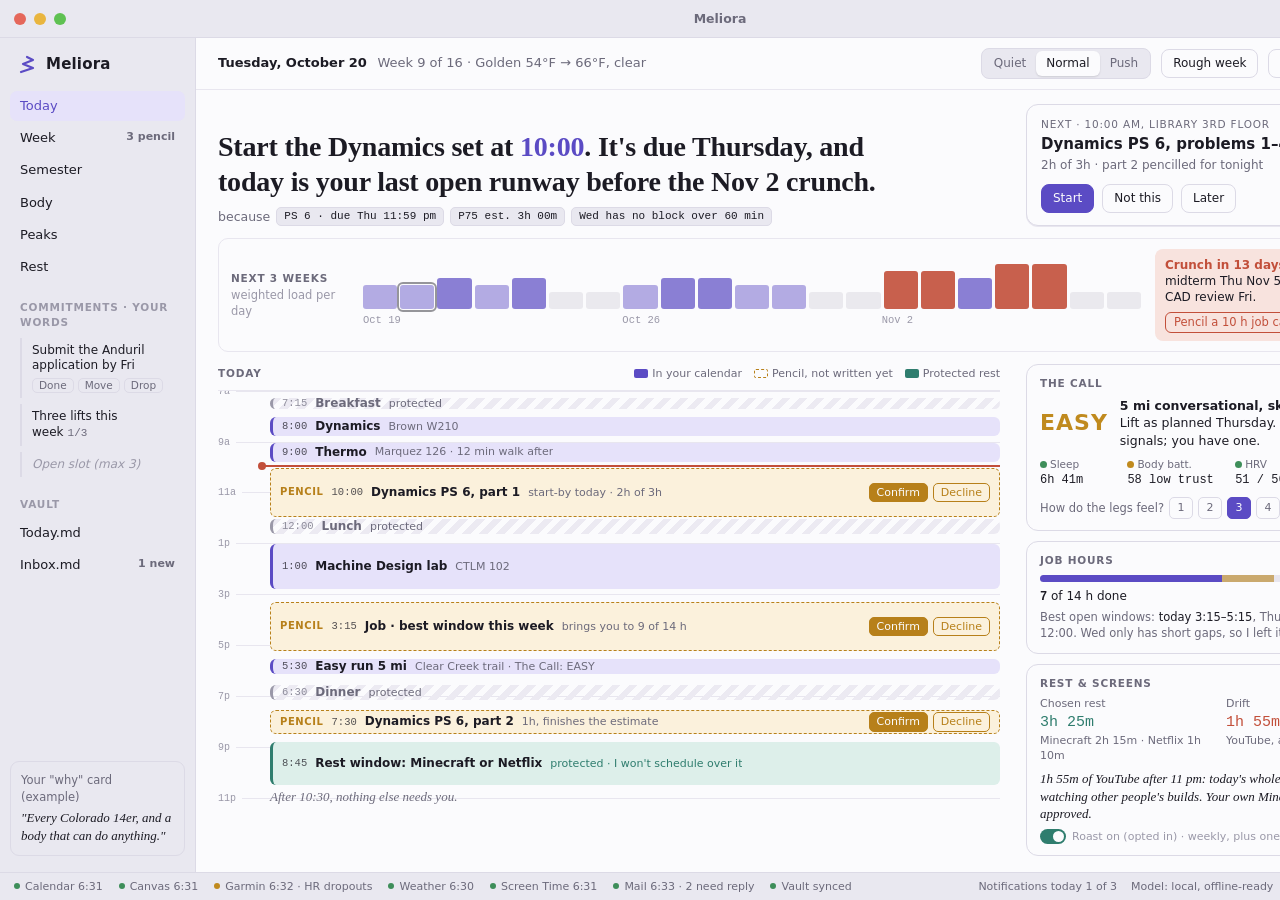
==== docs/mockup.html @ fadace70 "Prototype: pywebview window with rules-driven Sentence and pencil Confirm/Decline Demo day lives in " ====
<!doctype html>
<html lang="en">
<head>
<meta charset="utf-8">
<title>Meliora</title>
<meta name="viewport" content="width=1440">
<style>
/* Layout: native Mac three-zone window. Sidebar | sentence + horizon + (day timeline | cards) | source footer. Chat is a drawer. */
:root{
  --bg:#F3F2F7; --win:#FBFBFD; --side:#E9E8F0; --line:#DCDAE6; --line2:#E8E6EF;
  --fg:#1C1B24; --muted:#6C6A7B; --faint:#9A98A8;
  --violet:#5B4BC4; --violet-soft:#E6E2FA;       /* Columbine: confirmed, primary */
  --gold:#B7801A; --gold-soft:#FBF1DC;           /* Aspen: pencil proposals */
  --spruce:#2F7D6E; --spruce-soft:#DDEFEA;       /* rest */
  --ember:#C24F3A; --ember-soft:#F8E3DE;          /* crunch / warning */
  --ok:#3E8E5A; --warn:#C08A1E;
  --hatch:#ECEAF2;
  --serif: ui-serif, "New York", "Iowan Old Style", Georgia, serif;
  --sans: -apple-system, BlinkMacSystemFont, "SF Pro Text", "Helvetica Neue", system-ui, sans-serif;
  --mono: ui-monospace, "SF Mono", Menlo, monospace;
}
@media (prefers-color-scheme: dark){ :root:not([data-theme="light"]){
  --bg:#0E0D13; --win:#17161E; --side:#1D1C26; --line:#2E2C3A; --line2:#25232F;
  --fg:#ECEAF4; --muted:#A4A1B5; --faint:#6F6C80;
  --violet:#9C8FF2; --violet-soft:#2A2547; --gold:#E2B04F; --gold-soft:#33291A;
  --spruce:#5FC0AC; --spruce-soft:#16302B; --ember:#EE7A63; --ember-soft:#3A1F1A;
  --ok:#6CC28A; --warn:#E2B04F; --hatch:#211F2A; color-scheme:dark }}
:root[data-theme="dark"]{
  --bg:#0E0D13; --win:#17161E; --side:#1D1C26; --line:#2E2C3A; --line2:#25232F;
  --fg:#ECEAF4; --muted:#A4A1B5; --faint:#6F6C80;
  --violet:#9C8FF2; --violet-soft:#2A2547; --gold:#E2B04F; --gold-soft:#33291A;
  --spruce:#5FC0AC; --spruce-soft:#16302B; --ember:#EE7A63; --ember-soft:#3A1F1A;
  --ok:#6CC28A; --warn:#E2B04F; --hatch:#211F2A; color-scheme:dark }

*{box-sizing:border-box}
html,body{margin:0;height:100%}
body{background:var(--bg);color:var(--fg);font:13px/1.4 var(--sans);-webkit-font-smoothing:antialiased}
button{font:inherit;color:inherit;cursor:pointer}
button:focus-visible{outline:2px solid var(--violet);outline-offset:2px}
.num{font-family:var(--mono);font-variant-numeric:tabular-nums}

.window{width:1440px;height:900px;margin:0 auto;background:var(--win);display:grid;grid-template-rows:38px minmax(0,1fr) 28px;overflow:hidden;position:relative}
.titlebar{display:flex;align-items:center;gap:8px;padding:0 14px;border-bottom:1px solid var(--line);background:var(--side)}
.lights{display:flex;gap:8px}.lights i{width:12px;height:12px;border-radius:50%;display:block;background:#E5675B}.lights i:nth-child(2){background:#E9B53F}.lights i:nth-child(3){background:#5FC152}
.titlebar .t{flex:1;text-align:center;color:var(--muted);font-weight:600;font-size:12.5px}

.body{display:grid;grid-template-columns:196px 1fr;min-height:0;overflow:hidden}
.side{background:var(--side);border-right:1px solid var(--line);padding:16px 10px;display:flex;flex-direction:column;gap:2px}
.brand{display:flex;align-items:center;gap:8px;padding:0 8px 14px;font-weight:700;font-size:15px;letter-spacing:.2px}
.brand svg{flex:none}
.nav{display:flex;justify-content:space-between;padding:6px 10px;border-radius:7px;color:var(--fg);font-weight:500}
.nav.on{background:var(--violet-soft);color:var(--violet)}
.nav b{font-weight:600;color:var(--muted);font-size:11px}
.side h6{margin:16px 10px 4px;font-size:10.5px;letter-spacing:.8px;text-transform:uppercase;color:var(--faint)}
.scm{padding:5px 10px;font-size:12px;line-height:1.3;border-left:2px solid var(--line);margin:2px 0 2px 10px}
.scm b{font-family:var(--mono);font-weight:500;color:var(--muted);font-size:11px;margin-left:4px}
.scm span{display:flex;gap:4px;margin-top:4px}
.scm button{border:1px solid var(--line);background:none;border-radius:5px;padding:0 6px;font-size:10.5px;color:var(--muted)}
.scm.empty{color:var(--faint);font-style:italic}
.side .why{margin-top:auto;padding:10px;border-radius:9px;border:1px solid var(--line);color:var(--muted);font-size:11.5px}
.side .why em{font-family:var(--serif);font-style:italic;color:var(--fg);font-size:13px;display:block;margin-top:4px}

.main{display:grid;grid-template-rows:auto auto auto auto minmax(0,1fr);min-height:0;position:relative}
.toolbar{display:flex;align-items:center;gap:10px;padding:10px 22px;border-bottom:1px solid var(--line2)}
.toolbar .date{font-weight:600}
.toolbar .date span{color:var(--muted);font-weight:400;margin-left:6px}
.spacer{flex:1}
.seg{display:flex;background:var(--side);border:1px solid var(--line);border-radius:8px;padding:2px}
.seg button{border:0;background:none;padding:4px 10px;border-radius:6px;font-size:12px;color:var(--muted)}
.seg button.on{background:var(--win);color:var(--fg);box-shadow:0 1px 2px rgba(0,0,0,.12)}
.tbtn{border:1px solid var(--line);background:var(--win);border-radius:8px;padding:5px 11px;font-size:12px}
.tbtn.primary{background:var(--violet);border-color:var(--violet);color:var(--win)}
.tbtn.ghost{background:none}
.tbtn[aria-pressed="true"]{background:var(--spruce-soft);border-color:var(--spruce);color:var(--spruce)}

.hero{display:grid;grid-template-columns:1fr 392px;gap:26px;padding:14px 22px 12px;align-items:end}
.sentence{font-family:var(--serif);font-size:28px;line-height:1.22;letter-spacing:-.2px;margin:0;text-wrap:balance}
.sentence mark{background:none;color:var(--violet)}
.because{margin-top:8px;color:var(--muted);font-size:12.5px;display:flex;gap:6px;flex-wrap:wrap;align-items:center}
.chip{display:inline-flex;align-items:center;gap:4px;font-family:var(--mono);font-size:11px;padding:1px 7px;border-radius:5px;background:var(--side);border:1px solid var(--line);color:var(--fg)}
.next{border:1px solid var(--line);border-radius:12px;padding:12px 14px;background:var(--win);box-shadow:0 1px 0 var(--line2)}
.next .lbl{font-size:10.5px;letter-spacing:.8px;text-transform:uppercase;color:var(--muted)}
.next .what{font-size:15px;font-weight:600;margin:3px 0 2px}
.next .meta{color:var(--muted);font-size:12px}
.next .acts{display:flex;gap:8px;margin-top:10px}

.horizon{padding:0 22px 12px}
.hz{border:1px solid var(--line2);border-radius:10px;padding:10px 12px;display:grid;grid-template-columns:118px 1fr 250px;gap:14px;align-items:center}
.hz h4{margin:0;font-size:10.5px;letter-spacing:.8px;text-transform:uppercase;color:var(--muted);font-weight:600}
.hz h4 small{display:block;letter-spacing:0;text-transform:none;font-weight:400;font-size:11.5px;margin-top:2px;color:var(--faint)}
.days{display:grid;grid-template-columns:repeat(21,1fr);gap:3px;align-items:end;height:46px;position:relative}
.d{border-radius:3px;background:var(--violet);opacity:.25;position:relative}
.d.today{outline:2px solid var(--fg);outline-offset:1px}
.d.l2{opacity:.45}.d.l3{opacity:.7}.d.crunch{background:var(--ember);opacity:.9}
.d.wk{background:var(--faint);opacity:.18}
.wkl{display:grid;grid-template-columns:repeat(3,1fr);font-size:10.5px;color:var(--faint);margin-top:4px;font-family:var(--mono)}
.warn{background:var(--ember-soft);border-radius:8px;padding:8px 10px;font-size:12px;line-height:1.35}
.warn b{color:var(--ember)}
.warn button{margin-top:6px;border:1px solid var(--ember);background:none;color:var(--ember);border-radius:6px;padding:2px 8px;font-size:11.5px}

.split{display:grid;grid-template-columns:1fr 392px;gap:26px;padding:0 22px 0;min-height:0}
.panelh{display:flex;justify-content:space-between;align-items:baseline;margin:2px 0 8px}
.panelh h3{margin:0;font-size:10.5px;letter-spacing:.8px;text-transform:uppercase;color:var(--muted);font-weight:600}
.legend{display:flex;gap:12px;font-size:11px;color:var(--muted)}
.legend i{display:inline-block;width:14px;height:9px;border-radius:2px;margin-right:4px;vertical-align:-1px}
.lg-ink{background:var(--violet)}.lg-pen{border:1.5px dashed var(--gold)}.lg-rest{background:var(--spruce)}

.day{position:relative;height:418px;overflow:hidden;border-top:1px solid var(--line2)}
.hr{position:absolute;left:0;right:0;border-top:1px solid var(--line2);font-family:var(--mono);font-size:10px;color:var(--faint)}
.hr span{position:absolute;top:-7px;left:0;background:var(--win);padding-right:6px}
.blk{position:absolute;left:52px;right:0;border-radius:6px;padding:3px 9px;font-size:12px;display:flex;align-items:center;gap:8px;overflow:hidden;white-space:nowrap}
.blk .tm{font-family:var(--mono);font-size:10.5px;color:inherit;opacity:.75}
.blk .sub{color:var(--muted);font-size:11px;overflow:hidden;text-overflow:ellipsis}
.ink{background:var(--violet-soft);border-left:3px solid var(--violet)}
.prot{background:repeating-linear-gradient(135deg,var(--hatch) 0 6px,transparent 6px 12px);border-left:3px solid var(--faint);color:var(--muted)}
.pen{background:var(--gold-soft);border:1.5px dashed var(--gold);color:var(--fg)}
.pen .tag{font-size:10px;letter-spacing:.6px;text-transform:uppercase;color:var(--gold);font-weight:700}
.pen .pa{margin-left:auto;display:flex;gap:5px}
.pen .pa button{border:1px solid var(--gold);background:none;border-radius:5px;padding:1px 7px;font-size:11px;color:var(--gold)}
.pen .pa button.y{background:var(--gold);color:var(--win)}
.pen.done{background:var(--violet-soft);border:0;border-left:3px solid var(--violet)}
.pen.done .tag,.pen.done .pa{display:none}
.pen.gone{opacity:.0;pointer-events:none;transition:opacity .25s}
.rest{background:var(--spruce-soft);border-left:3px solid var(--spruce);color:var(--fg)}
.rest .sub{color:var(--spruce)}
.now{position:absolute;left:44px;right:0;border-top:2px solid var(--ember)}
.now::before{content:"";position:absolute;left:-4px;top:-5px;width:8px;height:8px;border-radius:50%;background:var(--ember)}
.endline{position:absolute;left:52px;right:0;font-family:var(--serif);font-style:italic;color:var(--muted);font-size:13px}

.cards{display:flex;flex-direction:column;gap:10px;min-height:0;overflow:hidden}
.card{border:1px solid var(--line);border-radius:12px;padding:11px 13px}
.card h3{margin:0;font-size:10.5px;letter-spacing:.8px;text-transform:uppercase;color:var(--muted);font-weight:600;display:flex;justify-content:space-between}
.card h3 span{text-transform:none;letter-spacing:0;font-weight:400;color:var(--faint)}
.call{display:flex;gap:12px;align-items:center;margin-top:6px}
.verdict{font-weight:800;font-size:22px;letter-spacing:1px;color:var(--warn);line-height:1}
.call p{margin:0;font-size:12.5px}
.inputs{display:grid;grid-template-columns:1fr 1.25fr 1fr 1fr;gap:6px;margin-top:8px}
.in{font-size:10.5px;color:var(--muted)}
.in b{display:block;font-family:var(--mono);font-weight:500;color:var(--fg);font-size:12px}
.dot{display:inline-block;width:7px;height:7px;border-radius:50%;background:var(--ok);margin-right:3px}
.dot.lo{background:var(--warn)}
.feel{display:flex;align-items:center;gap:5px;margin-top:8px;font-size:11.5px;color:var(--muted)}
.feel button{width:24px;height:22px;border:1px solid var(--line);background:none;border-radius:5px;font-size:11px}
.feel button.on{background:var(--violet);border-color:var(--violet);color:var(--win)}
.bar{height:7px;border-radius:4px;background:var(--line2);overflow:hidden;display:flex;margin:7px 0 6px}
.bar i{display:block;height:100%}
.jobrow{display:flex;justify-content:space-between;font-size:12px}
.windows{margin-top:4px;font-size:11.5px;color:var(--muted)}
.windows b{color:var(--fg);font-weight:500}
.rest2{display:grid;grid-template-columns:1fr 1fr;gap:8px;margin-top:6px}
.rest2 div{font-size:11px;color:var(--muted)}
.rest2 b{display:block;font-family:var(--mono);font-size:15px;font-weight:500}
.rest2 .c b{color:var(--spruce)}.rest2 .dr b{color:var(--ember)}
.roast{font-family:var(--serif);font-style:italic;font-size:13px;margin:7px 0 0;line-height:1.35}
.optin{display:flex;align-items:center;gap:6px;font-size:11px;color:var(--faint);margin-top:6px}
.sw{width:26px;height:15px;border-radius:9px;background:var(--spruce);position:relative;border:0;padding:0}
.sw::after{content:"";position:absolute;width:11px;height:11px;border-radius:50%;background:var(--win);top:2px;left:13px;transition:left .15s}
.sw[aria-pressed="false"]{background:var(--line)}.sw[aria-pressed="false"]::after{left:2px}
.cm{display:flex;align-items:center;gap:8px;font-size:12.5px;padding:5px 0;border-top:1px solid var(--line2)}
.cm:first-of-type{border-top:0}
.cm .p{margin-left:auto;font-family:var(--mono);font-size:11px;color:var(--muted)}
.cm .acts{display:flex;gap:4px;margin-left:auto}
.cm .acts button{border:1px solid var(--line);background:none;border-radius:5px;padding:0 6px;font-size:10.5px;color:var(--muted)}
.cm.empty{color:var(--faint);font-style:italic}

.foot{display:flex;align-items:center;gap:16px;padding:0 14px;border-top:1px solid var(--line);background:var(--side);font-size:11px;color:var(--muted)}
.src{display:flex;align-items:center;gap:5px}
.src i{width:6px;height:6px;border-radius:50%;background:var(--ok)}
.src.w i{background:var(--warn)}
.foot .r{margin-left:auto;display:flex;gap:14px}

/* chat drawer */
.drawer{position:absolute;top:0;right:0;bottom:0;width:392px;background:var(--win);border-left:1px solid var(--line);box-shadow:-12px 0 30px rgba(20,16,40,.12);transform:translateX(102%);transition:transform .22s ease;display:flex;flex-direction:column;z-index:5}
.drawer.open{transform:none}
.dh{display:flex;align-items:center;gap:8px;padding:12px 14px;border-bottom:1px solid var(--line2)}
.dh b{flex:1}
.msgs{flex:1;padding:14px;display:flex;flex-direction:column;gap:10px;overflow:auto}
.m{max-width:88%;padding:8px 11px;border-radius:11px;font-size:12.5px}
.m.u{align-self:flex-end;background:var(--violet);color:var(--win)}
.m.a{background:var(--side)}
.m.a .chip{margin:0 1px}
.compose{margin:12px;border:1px solid var(--line);border-radius:10px;padding:9px 11px;color:var(--faint);font-size:12.5px}

/* bad week mode */
.bad .hz, .bad .roast, .bad .rest-card, .bad .job-windows{display:none}
.bad .bw-note{display:block}
.bw-note{display:none;border:1px solid var(--spruce);background:var(--spruce-soft);border-radius:10px;padding:10px 12px;font-size:12.5px;margin:0 22px 14px}

@media (prefers-reduced-motion: reduce){ .drawer,.sw::after,.pen.gone{transition:none} }
</style>
</head>
<body>
<div class="window" id="win">
  <div class="titlebar"><div class="lights"><i></i><i></i><i></i></div><div class="t">Meliora</div><div style="width:52px"></div></div>
  <div class="body">
    <aside class="side">
      <div class="brand">
        <svg width="20" height="20" viewBox="0 0 20 20" aria-hidden="true"><path d="M3 17 L15 13 L5 9 L15 5 L9 2" fill="none" stroke="var(--violet)" stroke-width="2.2" stroke-linecap="round" stroke-linejoin="round"/></svg>
        Meliora
      </div>
      <div class="nav on">Today</div>
      <div class="nav">Week <b>3 pencil</b></div>
      <div class="nav">Semester</div>
      <div class="nav">Body</div>
      <div class="nav">Peaks</div>
      <div class="nav">Rest</div>
      <h6>Commitments · your words</h6>
      <div class="scm">Submit the Anduril application by Fri<span><button>Done</button><button>Move</button><button>Drop</button></span></div>
      <div class="scm">Three lifts this week<b>1/3</b></div>
      <div class="scm empty">Open slot (max 3)</div>
      <h6>Vault</h6>
      <div class="nav">Today.md</div>
      <div class="nav">Inbox.md <b>1 new</b></div>
      <div class="why">Your "why" card (example)<em>"Every Colorado 14er, and a body that can do anything."</em></div>
    </aside>

    <main class="main" id="main">
      <div class="toolbar">
        <div class="date">Tuesday, October 20 <span>Week 9 of 16 · Golden 54°F → 66°F, clear</span></div>
        <div class="spacer"></div>
        <div class="seg" role="group" aria-label="How hard it pushes">
          <button id="p-q">Quiet</button><button id="p-n" class="on">Normal</button><button id="p-p">Push</button>
        </div>
        <button class="tbtn ghost" id="bad" aria-pressed="false">Rough week</button>
        <button class="tbtn ghost" id="theme">Light / Dark</button>
        <button class="tbtn primary" id="ask">Ask</button>
      </div>

      <section class="hero">
        <div>
          <h1 class="sentence" id="sentence">Start the Dynamics set at <mark>10:00</mark>. It's due Thursday, and today is your last open runway before the Nov 2 crunch.</h1>
          <div class="because" id="because">because
            <span class="chip">PS 6 · due Thu 11:59 pm</span>
            <span class="chip">P75 est. 3h 00m</span>
            <span class="chip">Wed has no block over 60 min</span>
          </div>
        </div>
        <div class="next">
          <div class="lbl">Next · 10:00 am, library 3rd floor</div>
          <div class="what">Dynamics PS 6, problems 1–4 cold</div>
          <div class="meta">2h of 3h · part 2 pencilled for tonight</div>
          <div class="acts"><button class="tbtn primary">Start</button><button class="tbtn">Not this</button><button class="tbtn ghost">Later</button></div>
        </div>
      </section>

      <div class="bw-note" id="bwnote"><b>Rough week mode.</b> Pushing is off and the roast is paused. Today is just three things: the Dynamics set, a 30-minute walk, and real dinner. When you switch this off, I'll offer one easy restart, not a backlog.</div>

      <section class="horizon">
        <div class="hz">
          <h4>Next 3 weeks<small>weighted load per day</small></h4>
          <div>
            <div class="days" id="days"></div>
            <div class="wkl"><span>Oct 19</span><span>Oct 26</span><span>Nov 2</span></div>
          </div>
          <div class="warn"><b>Crunch in 13 days.</b> Dynamics midterm Thu Nov 5, Thermo PS 7 Fri, CAD review Fri.
            <br><button>Pencil a 10 h job cap that week</button></div>
        </div>
      </section>

      <section class="split">
        <div style="min-height:0">
          <div class="panelh"><h3>Today</h3>
            <div class="legend"><span><i class="lg-ink"></i>In your calendar</span><span><i class="lg-pen"></i>Pencil, not written yet</span><span><i class="lg-rest"></i>Protected rest</span></div>
          </div>
          <div class="day" id="day"></div>
        </div>

        <div class="cards">
          <div class="card">
            <h3>The Call <span>rules, not the model</span></h3>
            <div class="call"><div class="verdict">EASY</div><p><b>5 mi conversational, skip the strides.</b> Lift as planned Thursday. Rest needs two red signals; you have one.</p></div>
            <div class="inputs">
              <div class="in"><span class="dot"></span>Sleep<b>6h 41m</b></div>
              <div class="in"><span class="dot lo" title="Two wrist HR dropouts overnight"></span>Body batt.<b>58 low trust</b></div>
              <div class="in"><span class="dot"></span>HRV<b>51 / 56</b></div>
              <div class="in"><span class="dot"></span>Load 7d<b>1.18 ×</b></div>
            </div>
            <div class="feel">How do the legs feel?
              <button>1</button><button>2</button><button class="on">3</button><button>4</button><button>5</button>
            </div>
          </div>

          <div class="card">
            <h3>Job hours <span>this week</span></h3>
            <div class="bar"><i id="jobdone" style="width:50%;background:var(--violet)"></i><i id="jobpen" style="width:14.3%;background:var(--gold);opacity:.6"></i></div>
            <div class="jobrow"><span><b class="num" id="jobnum">7</b> of 14 h done</span><span class="num" style="color:var(--gold)" id="jobpenlbl">+2 h pencilled</span></div>
            <div class="windows job-windows">Best open windows: <b>today 3:15–5:15</b>, Thu 1:00–4:00, Sat 9:00–12:00. Wed only has short gaps, so I left it alone.</div>
          </div>

          <div class="card rest-card">
            <h3>Rest &amp; screens <span>Mon–Tue</span></h3>
            <div class="rest2">
              <div class="c">Chosen rest<b>3h 25m</b>Minecraft 2h 15m · Netflix 1h 10m</div>
              <div class="dr">Drift<b>1h 55m</b>YouTube, all after 11 pm</div>
            </div>
            <p class="roast" id="roast">1h 55m of YouTube after 11 pm: today's whole job window, spent watching other people's builds. Your own Minecraft base? Fully approved.</p>
            <div class="optin"><button class="sw" id="sw" aria-pressed="true" aria-label="Roast on"></button><span id="swl">Roast on (opted in) · weekly, plus one evening line max</span></div>
          </div>
        </div>
      </section>

      <aside class="drawer" id="drawer" aria-label="Ask">
        <div class="dh"><b>Ask</b>
          <div class="seg"><button class="on" id="m-l">Local · Qwen3</button><button id="m-c">Claude</button></div>
          <button class="tbtn ghost" id="close">Close</button>
        </div>
        <div class="msgs">
          <div class="m u">Can I move the run to after the lab and still do PS part 2 tonight?</div>
          <div class="m a">Yes. Run 3:00–3:40 instead, and the job block shifts to 3:45–5:45. That still leaves PS part 2 at 7:30 and your rest window at 8:45. It's 41°F by 6, so 3:00 is also the warmer run. <br><br><span class="chip">pencil 2 changes</span></div>
          <div class="m u">Do it</div>
          <div class="m a">Pencilled. They'll stay dashed on Today until you confirm.</div>
        </div>
        <div class="compose">Ask about your day, or say "move…"</div>
      </aside>
    </main>
  </div>
  <div class="foot">
    <span class="src"><i></i>Calendar 6:31</span>
    <span class="src"><i></i>Canvas 6:31</span>
    <span class="src w"><i></i>Garmin 6:32 · HR dropouts</span>
    <span class="src"><i></i>Weather 6:30</span>
    <span class="src"><i></i>Screen Time 6:31</span>
    <span class="src"><i></i>Mail 6:33 · 2 need reply</span>
    <span class="src"><i></i>Vault synced</span>
    <span class="r"><span>Notifications today 1 of 3</span><span>Model: local, offline-ready</span><span class="num">Claude today 4.2k tok</span></span>
  </div>
</div>

<script>
(function(){
  // 3-week horizon: Mon Oct 19 .. Sun Nov 8. load 0-5
  var load=[2,2,3,2,3,1,1, 2,3,3,2,2,1,1, 4,4,3,5,5,1,1];
  var days=document.getElementById('days');
  load.forEach(function(v,i){
    var d=document.createElement('div'); d.className='d';
    if(i%7>=5) d.className+=' wk';
    else if(v>=4) d.className+=' crunch';
    else if(v===3) d.className+=' l3';
    else if(v===2) d.className+=' l2';
    if(i===1) d.className+=' today';
    d.style.height=(10+v*7)+'px'; days.appendChild(d);
  });

  // day timeline 7:00..23:00 within 452px
  var day=document.getElementById('day'), start=7, end=23.4, H=418, px=H/(end-start);
  function y(t){return (t-start)*px;}
  for(var h=start;h<end;h+=2){var r=document.createElement('div');r.className='hr';r.style.top=y(h)+'px';
    var lab=(h>12?h-12:h)+(h>=12?'p':'a');r.innerHTML='<span>'+lab+'</span>';day.appendChild(r);}
  var B=[
    [7.25,7.75,'prot','Breakfast','protected'],
    [8,8.83,'ink','Dynamics','Brown W210'],
    [9,9.83,'ink','Thermo','Marquez 126 · 12 min walk after'],
    [10,12,'pen','Dynamics PS 6, part 1','start-by today · 2h of 3h','ps1'],
    [12,12.67,'prot','Lunch','protected'],
    [13,14.83,'ink','Machine Design lab','CTLM 102'],
    [15.25,17.25,'pen','Job · best window this week','brings you to 9 of 14 h','job'],
    [17.5,18.17,'ink','Easy run 5 mi','Clear Creek trail · The Call: EASY'],
    [18.5,19.17,'prot','Dinner','protected'],
    [19.5,20.5,'pen','Dynamics PS 6, part 2','1h, finishes the estimate','ps2'],
    [20.75,22.5,'rest','Rest window: Minecraft or Netflix','protected · I won\'t schedule over it']
  ];
  B.forEach(function(b){
    var el=document.createElement('div'); el.className='blk '+b[2];
    el.style.top=(y(b[0])+1)+'px'; el.style.height=(y(b[1])-y(b[0])-2)+'px';
    var t=function(x){var hh=Math.floor(x),mm=Math.round((x-hh)*60);var s=(hh>12?hh-12:hh)+':'+(mm<10?'0':'')+mm;return s;};
    var inner='';
    if(b[2]==='pen') inner+='<span class="tag">Pencil</span>';
    inner+='<span class="tm">'+t(b[0])+'</span><b style="font-weight:600">'+b[3]+'</b><span class="sub">'+b[4]+'</span>';
    if(b[2]==='pen') inner+='<span class="pa"><button class="y">Confirm</button><button>Decline</button></span>';
    el.innerHTML=inner; if(b[5]) el.dataset.id=b[5];
    day.appendChild(el);
  });
  var now=document.createElement('div'); now.className='now'; now.style.top=y(9.92)+'px'; day.appendChild(now);
  var endl=document.createElement('div'); endl.className='endline'; endl.style.top=(y(22.5)+2)+'px'; endl.textContent='After 10:30, nothing else needs you.'; day.appendChild(endl);

  // confirm / decline
  var jobDone=7, jobPen=2;
  function renderJob(){
    document.getElementById('jobnum').textContent=jobDone;
    document.getElementById('jobdone').style.width=(jobDone/14*100)+'%';
    document.getElementById('jobpen').style.width=(jobPen/14*100)+'%';
    document.getElementById('jobpenlbl').textContent= jobPen? '+'+jobPen+' h pencilled' : (jobDone>=9?'+2 h booked':'');
  }
  day.addEventListener('click',function(e){
    var btn=e.target.closest('button'); if(!btn) return;
    var blk=btn.closest('.pen'); if(!blk) return;
    if(btn.classList.contains('y')){ blk.classList.add('done');
      if(blk.dataset.id==='job'){ jobPen=0; jobDone=7; document.getElementById('jobpenlbl').textContent='+2 h booked'; document.getElementById('jobpen').style.width='14.3%'; document.getElementById('jobpen').style.opacity='1'; document.getElementById('jobpen').style.background='var(--violet)'; return; }
    } else { blk.classList.add('gone'); if(blk.dataset.id==='job'){ jobPen=0; renderJob(); } }
  });

  // push level
  ['p-q','p-n','p-p'].forEach(function(id){document.getElementById(id).onclick=function(){
    ['p-q','p-n','p-p'].forEach(function(o){document.getElementById(o).classList.toggle('on',o===id)});}});
  // model toggle
  ['m-l','m-c'].forEach(function(id){document.getElementById(id).onclick=function(){
    ['m-l','m-c'].forEach(function(o){document.getElementById(o).classList.toggle('on',o===id)});}});

  // roast opt-in
  var sw=document.getElementById('sw');
  sw.onclick=function(){var on=sw.getAttribute('aria-pressed')!=='true';sw.setAttribute('aria-pressed',on);
    document.getElementById('roast').hidden=!on;
    document.getElementById('swl').textContent= on?'Roast on (opted in) · weekly, plus one evening line max':'Roast off · numbers only';};

  // bad week
  var bad=document.getElementById('bad'), main=document.getElementById('main'), s=document.getElementById('sentence'), orig=s.innerHTML, origB=document.getElementById('because').innerHTML;
  bad.onclick=function(){var on=bad.getAttribute('aria-pressed')!=='true';bad.setAttribute('aria-pressed',on);main.classList.toggle('bad',on);
    s.innerHTML= on? 'One thing today: <mark>the Dynamics set</mark>. Everything else can wait until you feel like it.' : orig;
    document.getElementById('because').innerHTML = on? 'because <span class="chip">due Thu</span><span class="chip">you asked for quiet</span>' : origB;};

  // drawer
  var dr=document.getElementById('drawer');
  document.getElementById('ask').onclick=function(){dr.classList.toggle('open')};
  document.getElementById('close').onclick=function(){dr.classList.remove('open')};

  // theme
  document.getElementById('theme').onclick=function(){var r=document.documentElement;
    var cur=r.getAttribute('data-theme') || (matchMedia('(prefers-color-scheme: dark)').matches?'dark':'light');
    r.setAttribute('data-theme',cur==='dark'?'light':'dark');};
})();
</script>
</body>
</html>
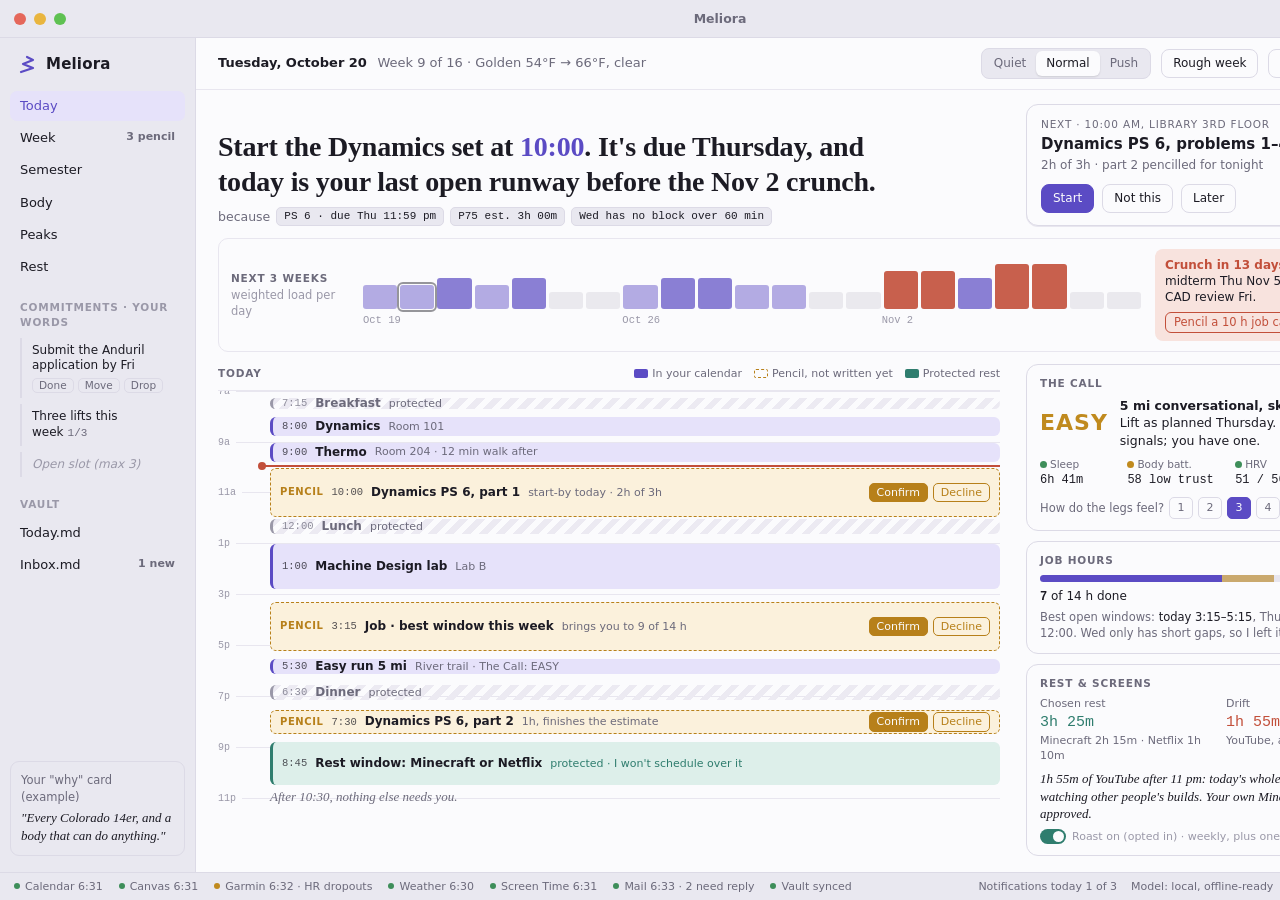
==== commit 19d8f321: "Meliora: a personal Mac assistant that tells you what to do next pywebview window over a sun-driven " ====
--- a/docs/mockup.html
+++ b/docs/mockup.html
@@ -348,13 +348,13 @@
     var lab=(h>12?h-12:h)+(h>=12?'p':'a');r.innerHTML='<span>'+lab+'</span>';day.appendChild(r);}
   var B=[
     [7.25,7.75,'prot','Breakfast','protected'],
-    [8,8.83,'ink','Dynamics','Brown W210'],
-    [9,9.83,'ink','Thermo','Marquez 126 · 12 min walk after'],
+    [8,8.83,'ink','Dynamics','Room 101'],
+    [9,9.83,'ink','Thermo','Room 204 · 12 min walk after'],
     [10,12,'pen','Dynamics PS 6, part 1','start-by today · 2h of 3h','ps1'],
     [12,12.67,'prot','Lunch','protected'],
-    [13,14.83,'ink','Machine Design lab','CTLM 102'],
+    [13,14.83,'ink','Machine Design lab','Lab B'],
     [15.25,17.25,'pen','Job · best window this week','brings you to 9 of 14 h','job'],
-    [17.5,18.17,'ink','Easy run 5 mi','Clear Creek trail · The Call: EASY'],
+    [17.5,18.17,'ink','Easy run 5 mi','River trail · The Call: EASY'],
     [18.5,19.17,'prot','Dinner','protected'],
     [19.5,20.5,'pen','Dynamics PS 6, part 2','1h, finishes the estimate','ps2'],
     [20.75,22.5,'rest','Rest window: Minecraft or Netflix','protected · I won\'t schedule over it']
